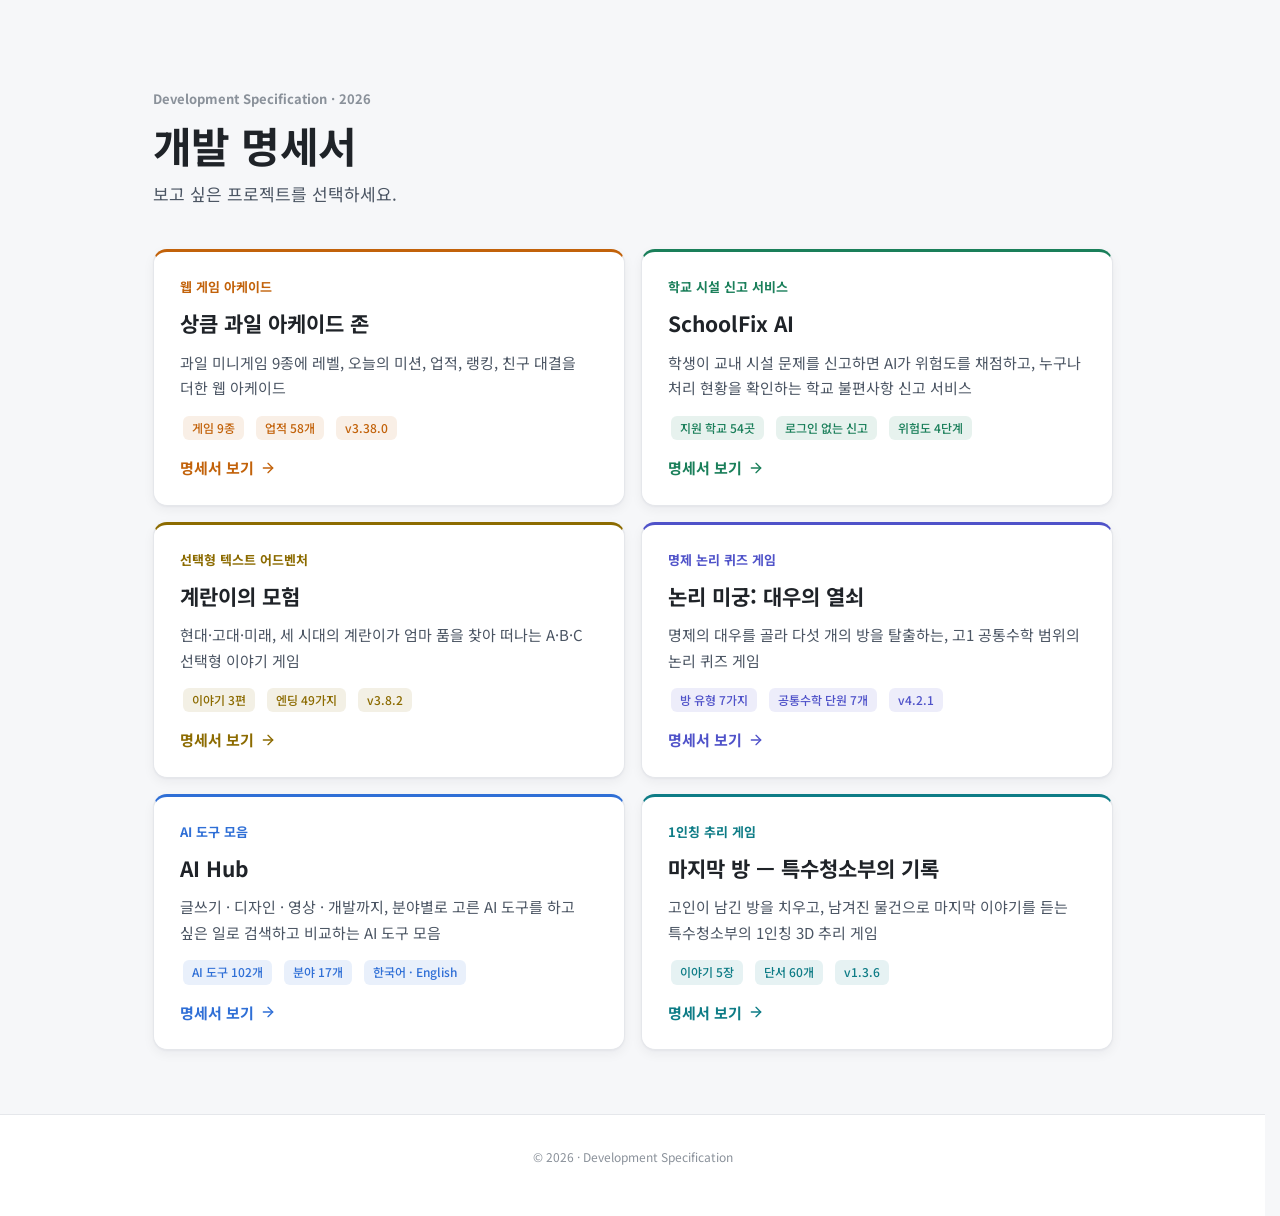
==== index.html @ a5ab2d32 "과일 아케이드 명세서: v3.38.0 (동네 과일가게 새 단장, 흔들기 판정, 다른 앱에 마지막 방), 선택 화면 버전 표시 갱신" ====
<!DOCTYPE html>
<html lang="ko">
<head>
<meta charset="UTF-8">
<meta name="viewport" content="width=device-width, initial-scale=1.0">
<meta name="description" content="상큼 과일 아케이드 존, SchoolFix AI, 계란이의 모험, 논리 미궁, AI Hub, 마지막 방의 개발 명세서">
<meta name="theme-color" content="#f6f7f9" media="(prefers-color-scheme: light)">
<meta name="theme-color" content="#121417" media="(prefers-color-scheme: dark)">
<title>개발 명세서</title>
<link rel="icon" href="data:image/svg+xml,<svg xmlns='http://www.w3.org/2000/svg' viewBox='0 0 100 100'><text y='.9em' font-size='90'>📋</text></svg>">
<link rel="preconnect" href="https://fonts.googleapis.com">
<link rel="preconnect" href="https://fonts.gstatic.com" crossorigin>
<link rel="stylesheet" href="https://fonts.googleapis.com/css2?family=Noto+Sans+KR:wght@400;500;700&family=Space+Mono:wght@400;700&display=swap">
<link rel="stylesheet" href="assets/spec.css?v=20261102">
</head>
<body class="chooser">

<main class="chooser-main" aria-labelledby="pageTitle">
  <p class="chooser-eyebrow">Development Specification · 2026</p>
  <h1 class="chooser-title" id="pageTitle">개발 명세서</h1>
  <p class="chooser-sub">보고 싶은 프로젝트를 선택하세요.</p>

  <nav class="choices" aria-label="프로젝트 선택">
    <a class="choice tone-orange" href="fruitarcade.html">
      <span class="choice-kind">웹 게임 아케이드</span>
      <span class="choice-name">상큼 과일 아케이드 존</span>
      <span class="choice-desc">과일 미니게임 9종에 레벨, 오늘의 미션, 업적, 랭킹, 친구 대결을 더한 웹 아케이드</span>
      <span class="choice-facts">
        <span class="badge">게임 9종</span><span class="badge">업적 58개</span><span class="badge">v3.38.0</span>
      </span>
      <span class="choice-cta">명세서 보기
        <svg class="ico" viewBox="0 0 24 24" aria-hidden="true" focusable="false"><line x1="5" y1="12" x2="19" y2="12"/><polyline points="12 5 19 12 12 19"/></svg>
      </span>
    </a>
    <a class="choice tone-green" href="schoolfix.html">
      <span class="choice-kind">학교 시설 신고 서비스</span>
      <span class="choice-name">SchoolFix AI</span>
      <span class="choice-desc">학생이 교내 시설 문제를 신고하면 AI가 위험도를 채점하고, 누구나 처리 현황을 확인하는 학교 불편사항 신고 서비스</span>
      <span class="choice-facts">
        <span class="badge">지원 학교 54곳</span><span class="badge">로그인 없는 신고</span><span class="badge">위험도 4단계</span>
      </span>
      <span class="choice-cta">명세서 보기
        <svg class="ico" viewBox="0 0 24 24" aria-hidden="true" focusable="false"><line x1="5" y1="12" x2="19" y2="12"/><polyline points="12 5 19 12 12 19"/></svg>
      </span>
    </a>
    <a class="choice tone-amber" href="egggame.html">
      <span class="choice-kind">선택형 텍스트 어드벤처</span>
      <span class="choice-name">계란이의 모험</span>
      <span class="choice-desc">현대·고대·미래, 세 시대의 계란이가 엄마 품을 찾아 떠나는 A·B·C 선택형 이야기 게임</span>
      <span class="choice-facts">
        <span class="badge">이야기 3편</span><span class="badge">엔딩 49가지</span><span class="badge">v3.8.2</span>
      </span>
      <span class="choice-cta">명세서 보기
        <svg class="ico" viewBox="0 0 24 24" aria-hidden="true" focusable="false"><line x1="5" y1="12" x2="19" y2="12"/><polyline points="12 5 19 12 12 19"/></svg>
      </span>
    </a>
    <a class="choice tone-indigo" href="logicmaze.html">
      <span class="choice-kind">명제 논리 퀴즈 게임</span>
      <span class="choice-name">논리 미궁: 대우의 열쇠</span>
      <span class="choice-desc">명제의 대우를 골라 다섯 개의 방을 탈출하는, 고1 공통수학 범위의 논리 퀴즈 게임</span>
      <span class="choice-facts">
        <span class="badge">방 유형 7가지</span><span class="badge">공통수학 단원 7개</span><span class="badge">v4.2.1</span>
      </span>
      <span class="choice-cta">명세서 보기
        <svg class="ico" viewBox="0 0 24 24" aria-hidden="true" focusable="false"><line x1="5" y1="12" x2="19" y2="12"/><polyline points="12 5 19 12 12 19"/></svg>
      </span>
    </a>
    <a class="choice tone-blue" href="aihub.html">
      <span class="choice-kind">AI 도구 모음</span>
      <span class="choice-name">AI Hub</span>
      <span class="choice-desc">글쓰기 · 디자인 · 영상 · 개발까지, 분야별로 고른 AI 도구를 하고 싶은 일로 검색하고 비교하는 AI 도구 모음</span>
      <span class="choice-facts">
        <span class="badge">AI 도구 102개</span><span class="badge">분야 17개</span><span class="badge">한국어 · English</span>
      </span>
      <span class="choice-cta">명세서 보기
        <svg class="ico" viewBox="0 0 24 24" aria-hidden="true" focusable="false"><line x1="5" y1="12" x2="19" y2="12"/><polyline points="12 5 19 12 12 19"/></svg>
      </span>
    </a>
    <a class="choice tone-cyan" href="lastroom.html">
      <span class="choice-kind">1인칭 추리 게임</span>
      <span class="choice-name">마지막 방 — 특수청소부의 기록</span>
      <span class="choice-desc">고인이 남긴 방을 치우고, 남겨진 물건으로 마지막 이야기를 듣는 특수청소부의 1인칭 3D 추리 게임</span>
      <span class="choice-facts">
        <span class="badge">이야기 5장</span><span class="badge">단서 60개</span><span class="badge">v1.3.6</span>
      </span>
      <span class="choice-cta">명세서 보기
        <svg class="ico" viewBox="0 0 24 24" aria-hidden="true" focusable="false"><line x1="5" y1="12" x2="19" y2="12"/><polyline points="12 5 19 12 12 19"/></svg>
      </span>
    </a>
  </nav>
</main>

<footer>
  <p class="footer-meta">© 2026 · Development Specification</p>
</footer>

</body>
</html>
---- assets/spec.css ----
/* 개발 명세서 공용 스타일 (index.html · fruitarcade.html · schoolfix.html · egggame.html · logicmaze.html)
   밝은 기본 테마 + 시스템 다크 모드. 섹션마다 .tone-* 클래스로 차분한 강조색을 바꾼다. */

:root {
  --bg: #f6f7f9;
  --surface: #ffffff;
  --subtle: #f3f4f6;
  --code-bg: #f6f8fa;
  --text: #1f2328;
  --sub: #4b5563;
  --muted: #8a919a;
  --line: #e5e7eb;
  --line-strong: #d1d5db;
  --focus: #2f6fd6;
  --shadow: 0 1px 2px rgba(16,24,40,.04), 0 4px 12px rgba(16,24,40,.05);
  --topbar-h: 60px;
  --page-w: 1008px; /* 상단바 · 머리말 · 본문이 같은 폭(안쪽 960px)을 쓴다 */
  --page-accent: #374151;
  color-scheme: light;
}
@media (prefers-color-scheme: dark) {
  :root {
    --bg: #121417;
    --surface: #1a1d21;
    --subtle: #20242a;
    --code-bg: #15181c;
    --text: #e6e8eb;
    --sub: #a8afb8;
    --muted: #7c848e;
    --line: #2b3038;
    --line-strong: #3a414b;
    --focus: #7ea6e8;
    --shadow: none;
    --page-accent: #c9ced6;
    color-scheme: dark;
  }
}

/* 페이지 대표색 (진행률 막대) */
.page-schoolfix { --page-accent: #1a7f5a; }
.page-fruit     { --page-accent: #c2620a; }
.page-egg       { --page-accent: #8c6b00; }
.page-maze      { --page-accent: #4f52c9; }
.page-hub       { --page-accent: #2f6fd6; }
.page-room      { --page-accent: #0e7c86; }

/* 섹션 강조색: --accent(글자·선), --accent-rgb(옅은 배경용) */
.tone-green  { --accent: #1a7f5a; --accent-rgb: 26, 127, 90; }
.tone-blue   { --accent: #2f6fd6; --accent-rgb: 47, 111, 214; }
.tone-violet { --accent: #6e56cf; --accent-rgb: 110, 86, 207; }
.tone-cyan   { --accent: #0e7c86; --accent-rgb: 14, 124, 134; }
.tone-orange { --accent: #c2620a; --accent-rgb: 194, 98, 10; }
.tone-pink   { --accent: #c03a6b; --accent-rgb: 192, 58, 107; }
.tone-lime   { --accent: #3f7d3a; --accent-rgb: 63, 125, 58; }
.tone-amber  { --accent: #8c6b00; --accent-rgb: 140, 107, 0; }
.tone-indigo { --accent: #4f52c9; --accent-rgb: 79, 82, 201; }
@media (prefers-color-scheme: dark) {
  .page-schoolfix { --page-accent: #5bb894; }
  .page-fruit     { --page-accent: #e0954f; }
  .page-egg       { --page-accent: #d9a93f; }
  .page-maze      { --page-accent: #9ea2ef; }
  .page-hub       { --page-accent: #7ea6e8; }
  .page-room      { --page-accent: #5cb4bc; }
  .tone-amber  { --accent: #d9a93f; --accent-rgb: 217, 169, 63; }
  .tone-indigo { --accent: #9ea2ef; --accent-rgb: 158, 162, 239; }
  .tone-green  { --accent: #5bb894; --accent-rgb: 91, 184, 148; }
  .tone-blue   { --accent: #7ea6e8; --accent-rgb: 126, 166, 232; }
  .tone-violet { --accent: #a493e6; --accent-rgb: 164, 147, 230; }
  .tone-cyan   { --accent: #5cb4bc; --accent-rgb: 92, 180, 188; }
  .tone-orange { --accent: #e0954f; --accent-rgb: 224, 149, 79; }
  .tone-pink   { --accent: #e07a9f; --accent-rgb: 224, 122, 159; }
  .tone-lime   { --accent: #82b77c; --accent-rgb: 130, 183, 124; }
}

* { margin: 0; padding: 0; box-sizing: border-box; }
[hidden] { display: none !important; }

html { scroll-behavior: smooth; scrollbar-gutter: stable; }
html:has(.toc[open]) { overflow: hidden; }

body {
  font-family: 'Noto Sans KR', sans-serif;
  background: var(--bg);
  color: var(--text);
  line-height: 1.7;
  overflow-x: clip;
  word-break: keep-all;
  overflow-wrap: anywhere;
}

[id] { scroll-margin-top: calc(var(--topbar-h) + 16px); }

a { color: var(--accent, var(--focus)); }

a:focus-visible,
button:focus-visible,
input:focus-visible {
  outline: 2px solid var(--focus);
  outline-offset: 2px;
}
[tabindex="-1"]:focus { outline: none; }

.sr-only {
  position: absolute;
  width: 1px; height: 1px;
  padding: 0; margin: -1px;
  overflow: hidden;
  clip: rect(0, 0, 0, 0);
  white-space: nowrap;
  border: 0;
}

.ico {
  width: 18px;
  height: 18px;
  fill: none;
  stroke: currentColor;
  stroke-width: 2;
  stroke-linecap: round;
  stroke-linejoin: round;
  flex: none;
}

/* ── SKIP LINK ── */
.skip-link {
  position: fixed;
  left: 16px;
  top: -100px;
  z-index: 100;
  padding: 10px 18px;
  border-radius: 8px;
  background: var(--text);
  color: var(--surface);
  font-weight: 700;
  text-decoration: none;
}
.skip-link:focus { top: 12px; }

/* ── TOP BAR ── */
.topbar {
  position: sticky;
  top: 0;
  z-index: 50;
  background: var(--surface);
  border-bottom: 1px solid var(--line);
}
.topbar-inner {
  max-width: var(--page-w);
  height: var(--topbar-h);
  margin: 0 auto;
  padding: 0 24px;
  display: flex;
  align-items: center;
  gap: 16px;
}
.topbar-brand {
  display: inline-flex;
  align-items: center;
  gap: 4px;
  font-size: 14px;
  font-weight: 700;
  color: var(--sub);
  text-decoration: none;
  white-space: nowrap;
}
.topbar-brand .ico { width: 16px; height: 16px; }
.topbar-brand:hover { color: var(--text); }
.topbar-tabs {
  flex: 1;
  display: flex;
  justify-content: center;
  gap: 4px;
  min-width: 0;
  overflow-x: auto;
  scrollbar-width: none;
}
.topbar-tabs::-webkit-scrollbar { display: none; }
.tab {
  display: inline-flex;
  align-items: center;
  gap: 6px;
  min-height: 36px;
  padding: 6px 12px;
  border-radius: 8px;
  color: var(--sub);
  font-size: 14px;
  font-weight: 500;
  text-decoration: none;
  white-space: nowrap;
  transition: color .15s, background .15s;
}
.tab:hover { color: var(--text); background: var(--subtle); }
.tab.is-active { color: var(--accent); background: rgba(var(--accent-rgb), .1); font-weight: 700; }
.lbl-short { display: none; }
.topbar-actions { display: flex; gap: 8px; }
.icon-btn {
  display: inline-flex;
  align-items: center;
  justify-content: center;
  gap: 6px;
  min-width: 38px;
  height: 38px;
  padding: 0 12px;
  border-radius: 8px;
  border: 1px solid var(--line);
  background: var(--surface);
  color: var(--text);
  font: inherit;
  font-size: 14px;
  font-weight: 500;
  cursor: pointer;
  transition: background .15s, border-color .15s;
}
.icon-btn:hover { background: var(--subtle); border-color: var(--line-strong); }
.icon-btn kbd {
  font-family: 'Space Mono', monospace;
  font-size: 11px;
  padding: 0 6px;
  border-radius: 4px;
  border: 1px solid var(--line-strong);
  color: var(--muted);
}

.progress {
  position: absolute;
  left: 0; right: 0; bottom: -1px;
  height: 2px;
  pointer-events: none;
}
.progress-bar {
  height: 100%;
  background: var(--page-accent);
  transform: scaleX(0);
  transform-origin: 0 50%;
}

/* ── PAGE HEADER (명세서 첫머리) ── */
.landing {
  border-bottom: 1px solid var(--line);
  background: var(--surface);
}
.landing-inner {
  max-width: var(--page-w);
  margin: 0 auto;
  padding: 56px 24px 48px;
}
.eyebrow {
  font-size: 13px;
  font-weight: 700;
  color: var(--page-accent);
  margin-bottom: 10px;
}
.landing-title {
  font-size: clamp(30px, 5vw, 44px);
  font-weight: 700;
  line-height: 1.2;
  letter-spacing: -.5px;
  margin-bottom: 12px;
}
.landing-sub {
  max-width: 720px;
  font-size: 17px;
  color: var(--sub);
  margin-bottom: 28px;
}
.landing-sub strong { color: var(--text); }
/* 숫자 칸과 섹션 버튼은 같은 4칸 격자라 세로줄이 맞는다 */
.stat-row {
  display: grid;
  grid-template-columns: repeat(4, minmax(0, 1fr));
  gap: 12px;
  margin-bottom: 12px;
}
.stat {
  padding: 14px 16px;
  border-radius: 10px;
  border: 1px solid var(--line);
  background: var(--bg);
}
.stat-num { display: block; font-size: 24px; font-weight: 700; line-height: 1.2; }
.stat-label { display: block; font-size: 13px; color: var(--sub); }
.nav-pills { display: grid; grid-template-columns: repeat(4, minmax(0, 1fr)); gap: 12px; }
.nav-pill {
  display: flex;
  align-items: center;
  justify-content: center;
  gap: 8px;
  min-height: 44px;
  padding: 8px 16px;
  border-radius: 8px;
  border: 1px solid var(--line);
  background: var(--surface);
  color: var(--text);
  font-size: 14px;
  font-weight: 500;
  text-decoration: none;
  transition: border-color .15s, background .15s;
}
.nav-pill:hover,
.nav-pill:focus-visible { border-color: var(--accent); background: rgba(var(--accent-rgb), .06); }
.nav-pill::before {
  content: '';
  width: 8px;
  height: 8px;
  border-radius: 50%;
  background: var(--accent);
}
.ext-links { display: flex; gap: 8px; flex-wrap: wrap; margin-top: 16px; }
.ext-link {
  display: inline-flex;
  align-items: center;
  gap: 6px;
  min-height: 40px;
  padding: 8px 16px;
  border-radius: 8px;
  background: var(--text);
  color: var(--surface);
  font-size: 14px;
  font-weight: 700;
  text-decoration: none;
}
.ext-link:hover { opacity: .88; }
.ext-link .ico { width: 15px; height: 15px; }
.doc-meta { margin-top: 20px; font-size: 13px; color: var(--muted); }
.landing-hint { margin-top: 4px; font-size: 13px; color: var(--muted); }
.landing-hint kbd {
  font-family: 'Space Mono', monospace;
  font-size: 12px;
  padding: 0 6px;
  border-radius: 4px;
  border: 1px solid var(--line-strong);
  color: var(--sub);
}

/* ── SECTION ── */
.spec-section {
  padding: 0 24px 64px;
  max-width: var(--page-w);
  margin: 0 auto;
}
.spec-header { padding: 56px 0 20px; }
.spec-header-text { border-left: 4px solid var(--accent); padding-left: 14px; }
.spec-header-text h2 { font-size: 26px; font-weight: 700; line-height: 1.25; letter-spacing: -.3px; }
.spec-header-text p { color: var(--sub); font-size: 14px; margin-top: 2px; }

/* ── CARDS ── */
.card {
  border-radius: 12px;
  padding: 24px 26px;
  margin-bottom: 16px;
  border: 1px solid var(--line);
  background: var(--surface);
  box-shadow: var(--shadow);
  --ring: rgba(var(--accent-rgb), .55);
}
.card h3 { font-size: 18px; font-weight: 700; margin-bottom: 12px; }
.card p, .card li { color: var(--sub); font-size: 15px; }
.card p + p { margin-top: 10px; }
.card ul, .card ol { padding-left: 20px; }
.card li { margin-bottom: 6px; }
.card li::marker { color: var(--muted); }
.card li strong, .card p strong { color: var(--text); }
.card .sub-title { font-size: 15px; font-weight: 700; color: var(--text); margin: 18px 0 8px; }
.card .sub-title:first-child { margin-top: 0; }
.card code {
  font-family: 'Space Mono', 'Noto Sans KR', monospace;
  font-size: .84em;
  padding: 1px 5px;
  border-radius: 4px;
  background: var(--subtle);
  color: var(--text);
  overflow-wrap: anywhere;
}

.card-head {
  display: flex;
  align-items: flex-start;
  justify-content: space-between;
  gap: 12px;
  margin-bottom: 12px;
}
.card .card-head h3 { margin-bottom: 0; }
.anchor-btn {
  flex: none;
  display: inline-flex;
  align-items: center;
  justify-content: center;
  width: 32px;
  height: 32px;
  border-radius: 8px;
  border: 1px solid transparent;
  background: transparent;
  color: var(--muted);
  cursor: pointer;
  opacity: 0;
  transition: opacity .15s, background .15s, color .15s;
}
.anchor-btn .ico { width: 16px; height: 16px; }
.card:hover .anchor-btn,
.anchor-btn:focus-visible { opacity: 1; }
.anchor-btn:hover { color: var(--text); background: var(--subtle); }
@media (hover: none) { .anchor-btn { opacity: .7; } }

.card.is-target { animation: targetFlash 1.6s ease-out; }
@keyframes targetFlash {
  0%, 35% { box-shadow: 0 0 0 2px var(--ring); }
  100% { box-shadow: 0 0 0 2px transparent; }
}

/* ── GRID ── */
.grid-2 { display: grid; grid-template-columns: 1fr 1fr; gap: 16px; }
.grid-3 { display: grid; grid-template-columns: repeat(3, 1fr); gap: 16px; }
/* 작은 카드 묶음: 2칸, 정확히 3개면 3칸. 홀수 개면 마지막 카드가 한 줄을 다 써서 빈칸이 생기지 않는다 */
.grid-auto { display: grid; grid-template-columns: repeat(2, minmax(0, 1fr)); gap: 12px; }
.grid-auto:has(> :nth-child(3):last-child) { grid-template-columns: repeat(3, minmax(0, 1fr)); }
.grid-auto:not(:has(> :nth-child(3):last-child)) > :last-child:nth-child(odd) { grid-column: 1 / -1; }
.grid-2 > *, .grid-3 > *, .grid-auto > * { min-width: 0; }
.card .grid-auto, .card .grid-2, .card .grid-3 { margin-top: 14px; }

/* ── MINI CARD ── */
.mini-card {
  border-radius: 10px;
  padding: 16px 18px;
  background: var(--bg);
  border: 1px solid var(--line);
}
.mini-card h4 { font-size: 15px; font-weight: 700; margin-bottom: 4px; }
.mini-card p, .mini-card li { color: var(--sub); font-size: 14px; }
.mini-card ul { padding-left: 18px; }
.mini-card li { margin-bottom: 4px; }

/* ── STEPS ── */
.steps { list-style: none; padding: 0 !important; counter-reset: step; display: grid; gap: 8px; }
.steps li {
  counter-increment: step;
  position: relative;
  padding: 12px 16px 12px 56px;
  margin: 0 !important;
  border-radius: 10px;
  border: 1px solid var(--line);
  background: var(--bg);
}
.steps li::before {
  content: counter(step);
  position: absolute;
  left: 16px;
  top: 13px;
  width: 26px;
  height: 26px;
  border-radius: 50%;
  display: grid;
  place-items: center;
  font-size: 13px;
  font-weight: 700;
  color: var(--surface);
  background: var(--accent);
}
.steps strong { display: block; color: var(--text); font-size: 15px; }
.steps span { display: block; color: var(--sub); font-size: 14px; }
.branch {
  margin-top: 8px;
  padding: 8px 12px;
  border-left: 3px solid var(--accent);
  background: var(--surface);
  border-radius: 0 8px 8px 0;
  font-size: 14px;
  color: var(--sub);
}

/* ── FLOW (가로 단계 칩) ── */
.flow { display: flex; flex-wrap: wrap; align-items: center; gap: 6px; margin-top: 12px; }
.flow-item {
  padding: 4px 10px;
  border-radius: 6px;
  font-size: 13px;
  font-weight: 500;
  color: var(--text);
  background: var(--subtle);
  border: 1px solid var(--line);
}
.flow-arrow { color: var(--muted); font-size: 13px; }

/* ── TABLE ── */
.table-wrap { margin-top: 14px; overflow-x: auto; -webkit-overflow-scrolling: touch; }
.table-wrap:first-child { margin-top: 0; }
table { width: 100%; border-collapse: collapse; }
th, td { padding: 10px 12px; text-align: left; font-size: 14px; border-bottom: 1px solid var(--line); vertical-align: top; }
thead th { background: var(--subtle); color: var(--text); font-weight: 700; white-space: nowrap; border-bottom-color: var(--line-strong); }
td { color: var(--sub); }
td strong { color: var(--text); }
td.num, th.num { text-align: right; font-variant-numeric: tabular-nums; white-space: nowrap; }
td.nowrap { white-space: nowrap; }
.method {
  display: inline-block;
  min-width: 48px;
  padding: 1px 6px;
  border-radius: 4px;
  font-family: 'Space Mono', monospace;
  font-size: 11px;
  font-weight: 700;
  text-align: center;
  color: var(--accent);
  background: rgba(var(--accent-rgb), .1);
}

/* ── CODE ── */
pre, code { font-family: 'Space Mono', 'Noto Sans KR', monospace; font-size: 13px; }
pre {
  background: var(--code-bg);
  border: 1px solid var(--line);
  border-radius: 10px;
  padding: 16px 18px;
  overflow-x: auto;
  color: var(--text);
  margin-top: 14px;
  white-space: pre;
  word-break: normal;
  overflow-wrap: normal;
}
.code-block { position: relative; }
.code-block pre { padding-right: 80px; }
.copy-btn {
  position: absolute;
  top: 8px;
  right: 8px;
  display: inline-flex;
  align-items: center;
  gap: 4px;
  height: 28px;
  padding: 0 10px;
  border-radius: 6px;
  border: 1px solid var(--line);
  background: var(--surface);
  color: var(--sub);
  font: inherit;
  font-size: 12px;
  font-weight: 500;
  cursor: pointer;
  opacity: 0;
  transition: opacity .15s, color .15s;
}
.copy-btn .ico { width: 14px; height: 14px; }
.code-block:hover .copy-btn,
.copy-btn:focus-visible,
.copy-btn.done { opacity: 1; }
.copy-btn:hover { color: var(--text); }
.copy-btn.done { color: #1a7f5a; }
@media (hover: none) { .copy-btn { opacity: 1; } }

/* ── BADGES ── */
.badges { margin: 4px -3px 0; }
.badge {
  display: inline-block;
  padding: 2px 9px;
  border-radius: 6px;
  font-size: 12px;
  font-weight: 500;
  margin: 3px;
  color: var(--accent);
  background: rgba(var(--accent-rgb), .1);
}
.badge-red    { color: #b42318; background: rgba(180,35,24,.09); }
.badge-orange { color: #b54708; background: rgba(181,71,8,.09); }
.badge-amber  { color: #8a6100; background: rgba(181,130,0,.11); }
.badge-slate  { color: #475467; background: rgba(71,84,103,.1); }
.badge-green  { color: #1a7f5a; background: rgba(26,127,90,.1); }
.badge-blue   { color: #2f6fd6; background: rgba(47,111,214,.1); }
.badge-violet { color: #6e56cf; background: rgba(110,86,207,.1); }
.badge-cyan   { color: #0e7c86; background: rgba(14,124,134,.1); }
@media (prefers-color-scheme: dark) {
  .badge-red    { color: #f19a92; background: rgba(241,154,146,.12); }
  .badge-orange { color: #f0ad7a; background: rgba(240,173,122,.12); }
  .badge-amber  { color: #e3c06a; background: rgba(227,192,106,.12); }
  .badge-slate  { color: #b3bcc8; background: rgba(179,188,200,.12); }
  .badge-green  { color: #5bb894; background: rgba(91,184,148,.12); }
  .badge-blue   { color: #7ea6e8; background: rgba(126,166,232,.12); }
  .badge-violet { color: #a493e6; background: rgba(164,147,230,.12); }
  .badge-cyan   { color: #5cb4bc; background: rgba(92,180,188,.12); }
}

/* ── NOTE ── */
.note {
  margin-top: 14px;
  padding: 10px 14px;
  border-radius: 8px;
  border-left: 3px solid var(--accent);
  background: var(--bg);
  font-size: 14px;
  color: var(--sub);
}
.note strong { color: var(--text); }

/* ── KEY-VALUE ── */
.kv { display: grid; grid-template-columns: max-content 1fr; gap: 6px 16px; font-size: 14px; }
.kv dt { color: var(--text); font-weight: 700; }
.kv dd { color: var(--sub); min-width: 0; }

/* ── ARCHITECTURE ── */
.arch { display: grid; grid-template-columns: 1fr auto 1fr auto 1fr; gap: 12px; align-items: stretch; margin-top: 14px; }
.arch-col { display: grid; gap: 10px; align-content: start; }
.arch-arrow { display: grid; place-items: center; color: var(--muted); font-size: 18px; }
.arch-title { font-size: 12px; font-weight: 700; letter-spacing: 1px; text-transform: uppercase; color: var(--muted); }

/* ── ACHIEVEMENTS ── */
.ach-grid { display: grid; grid-template-columns: repeat(3, minmax(0, 1fr)); gap: 8px; margin-top: 10px; }
.ach-item {
  display: flex;
  align-items: center;
  gap: 12px;
  padding: 10px 12px;
  border-radius: 10px;
  background: var(--bg);
  border: 1px solid var(--line);
}
.ach-icon { font-size: 20px; flex: none; }
.ach-info { flex: 1; min-width: 0; }
.ach-name { font-size: 13px; font-weight: 700; color: var(--text); }
.ach-cond { font-size: 12px; color: var(--sub); line-height: 1.5; }
.ach-group { margin-top: 18px; font-size: 14px; font-weight: 700; color: var(--text); }

/* ── FOOTER ── */
footer {
  text-align: center;
  padding: 32px 24px 48px;
  color: var(--sub);
  font-size: 13px;
  border-top: 1px solid var(--line);
  background: var(--surface);
}
.footer-links { display: flex; gap: 8px 20px; justify-content: center; flex-wrap: wrap; margin-bottom: 8px; }
.footer-links a { color: var(--text); text-decoration: none; font-weight: 500; }
.footer-links a:hover { text-decoration: underline; }
.footer-meta { font-size: 12px; color: var(--muted); }

/* ── TOC DRAWER ── */
.toc {
  position: fixed;
  inset: 0 0 0 auto;
  width: min(380px, 100%);
  max-width: 100%;
  height: 100%;
  max-height: 100%;
  margin: 0;
  padding: 0;
  border: none;
  border-left: 1px solid var(--line);
  background: var(--surface);
  color: var(--text);
}
.toc[open] { animation: tocIn .2s ease-out; }
.toc::backdrop { background: rgba(15,23,42,.35); }
@keyframes tocIn { from { transform: translateX(24px); opacity: 0; } to { transform: none; opacity: 1; } }
.toc-panel { height: 100%; display: flex; flex-direction: column; }
.toc-head { display: flex; align-items: center; justify-content: space-between; padding: 16px 20px 12px; }
.toc-head h2 { font-size: 17px; font-weight: 700; }
.toc-search { position: relative; margin: 0 20px; }
.toc-search .ico { position: absolute; left: 12px; top: 50%; transform: translateY(-50%); color: var(--muted); pointer-events: none; }
.toc-search input {
  width: 100%;
  height: 42px;
  padding: 0 12px 0 38px;
  border-radius: 8px;
  border: 1px solid var(--line-strong);
  background: var(--surface);
  color: var(--text);
  font: inherit;
  font-size: 15px;
}
.toc-search input::placeholder { color: var(--muted); }
.toc-count { padding: 10px 20px 6px; font-size: 12px; color: var(--muted); }
.toc-nav { position: relative; flex: 1; overflow-y: auto; overscroll-behavior: contain; padding: 4px 12px 24px; }
.toc-group + .toc-group { margin-top: 12px; }
.toc-group-title {
  display: block;
  padding: 8px 10px;
  font-size: 13px;
  font-weight: 700;
  text-decoration: none;
  border-radius: 8px;
  color: var(--accent);
}
.toc-list { list-style: none; }
.toc-link {
  display: block;
  padding: 7px 10px 7px 14px;
  border-left: 2px solid var(--line);
  color: var(--sub);
  text-decoration: none;
  font-size: 14px;
  line-height: 1.5;
  transition: color .15s, background .15s, border-color .15s;
}
.toc-link:hover { color: var(--text); background: var(--subtle); }
.toc-link.is-active { color: var(--accent); border-left-color: var(--accent); background: rgba(var(--accent-rgb), .07); font-weight: 500; }
.toc-label { display: block; }
.toc-snippet {
  display: block;
  margin-top: 2px;
  font-size: 12px;
  color: var(--muted);
  overflow: hidden;
  text-overflow: ellipsis;
  white-space: nowrap;
}
.toc mark { background: rgba(250,204,21,.35); color: inherit; border-radius: 3px; padding: 0 1px; }
.toc-empty { padding: 24px 20px; text-align: center; color: var(--sub); font-size: 14px; }

/* ── BACK TO TOP ── */
.to-top {
  position: fixed;
  right: 20px;
  bottom: max(20px, env(safe-area-inset-bottom));
  z-index: 40;
  width: 44px;
  height: 44px;
  border-radius: 50%;
  border: 1px solid var(--line-strong);
  background: var(--surface);
  color: var(--text);
  display: inline-flex;
  align-items: center;
  justify-content: center;
  cursor: pointer;
  box-shadow: var(--shadow);
  opacity: 0;
  visibility: hidden;
  transform: translateY(8px);
  transition: opacity .2s, transform .2s, visibility .2s, background .15s;
}
.to-top.show { opacity: 1; visibility: visible; transform: none; }
.to-top:hover { background: var(--subtle); }

/* ── TOAST ── */
.toast {
  position: fixed;
  left: 50%;
  top: calc(var(--topbar-h) + 16px);
  z-index: 60;
  max-width: calc(100% - 32px);
  padding: 9px 16px;
  border-radius: 8px;
  background: var(--text);
  color: var(--surface);
  font-size: 14px;
  font-weight: 500;
  opacity: 0;
  transform: translate(-50%, -6px);
  pointer-events: none;
  transition: opacity .2s, transform .2s;
}
.toast.show { opacity: 1; transform: translate(-50%, 0); }

/* ══════ 첫 화면: 명세서 선택 ══════ */
.chooser {
  min-height: 100vh;
  min-height: 100svh;
  display: flex;
  flex-direction: column;
}
.chooser-main {
  flex: 1;
  width: 100%;
  max-width: var(--page-w);
  margin: 0 auto;
  padding: 88px 24px 64px;
}
.chooser-eyebrow { font-size: 13px; font-weight: 700; color: var(--muted); margin-bottom: 10px; }
.chooser-title { font-size: clamp(30px, 5vw, 42px); font-weight: 700; letter-spacing: -.5px; line-height: 1.2; }
.chooser-sub { margin-top: 10px; font-size: 17px; color: var(--sub); }
.choices { display: grid; grid-template-columns: 1fr 1fr; gap: 16px; margin-top: 40px; }
.choices > :last-child:nth-child(odd) { grid-column: 1 / -1; } /* 홀수 개면 마지막 카드가 한 줄을 다 쓴다 */
.choice {
  display: flex;
  flex-direction: column;
  gap: 12px;
  padding: 24px 26px;
  border-radius: 14px;
  border: 1px solid var(--line);
  border-top: 3px solid var(--accent);
  background: var(--surface);
  box-shadow: var(--shadow);
  color: var(--text);
  text-decoration: none;
  transition: border-color .15s, transform .15s;
}
.choice:hover,
.choice:focus-visible { border-color: var(--accent); transform: translateY(-2px); }
.choice-kind { font-size: 13px; font-weight: 700; color: var(--accent); }
.choice-name { font-size: 21px; font-weight: 700; line-height: 1.3; }
.choice-desc { font-size: 15px; color: var(--sub); }
.choice-facts { display: flex; flex-wrap: wrap; gap: 6px; }
.choice-cta {
  margin-top: auto;
  display: inline-flex;
  align-items: center;
  gap: 6px;
  font-size: 15px;
  font-weight: 700;
  color: var(--accent);
}
.choice-cta .ico { width: 16px; height: 16px; transition: transform .15s; }
.choice:hover .choice-cta .ico { transform: translateX(3px); }

/* ── RESPONSIVE ── */
@media (max-width: 960px) {
  .arch { grid-template-columns: 1fr; }
  .arch-arrow { transform: rotate(90deg); }
  .ach-grid { grid-template-columns: repeat(2, minmax(0, 1fr)); }
}
@media (max-width: 768px) {
  .grid-2, .grid-3, .choices { grid-template-columns: 1fr; }
  .grid-auto, .grid-auto:has(> :nth-child(3):last-child) { grid-template-columns: 1fr; }
  .spec-section { padding: 0 16px 48px; }
  .spec-header { padding: 40px 0 18px; }
  .card { padding: 20px 16px; }
  th, td { padding: 9px 10px; }
  .stat-row, .nav-pills { grid-template-columns: repeat(2, minmax(0, 1fr)); }
  .kv { grid-template-columns: 1fr; gap: 0; }
  .kv dd { margin-bottom: 8px; }
  .chooser-main { padding: 56px 16px 48px; }
  .choice { padding: 22px 18px; }
}
@media (max-width: 640px) {
  :root { --topbar-h: 56px; }
  .topbar-inner { padding: 0 12px; gap: 8px; }
  .topbar-brand .brand-label, .btn-label, .icon-btn kbd, #printBtn { display: none; }
  .topbar-tabs { justify-content: flex-start; gap: 2px; }
  .tab { padding: 6px 10px; font-size: 13px; }
  .ach-grid { grid-template-columns: 1fr; }
  .lbl-long { display: none; }
  .lbl-short { display: inline; }
  .landing-inner { padding: 36px 16px 32px; }
  .landing-sub { font-size: 16px; }
  .landing-hint { display: none; }
  .stat-num { font-size: 20px; }
  .steps li { padding-left: 50px; }
  .steps li::before { left: 12px; }
}

@media (prefers-reduced-motion: reduce) {
  html { scroll-behavior: auto; }
  *, *::before, *::after {
    animation-duration: .01ms !important;
    animation-iteration-count: 1 !important;
    transition-duration: .01ms !important;
  }
}

/* ── PRINT ── */
@media print {
  :root { --bg: #fff; --surface: #fff; --subtle: #f3f4f6; --code-bg: #f6f8fa; --text: #111; --sub: #333; --muted: #555; --line: #d1d5db; --shadow: none; color-scheme: light; }
  @page { margin: 14mm; }
  html { scroll-behavior: auto; }
  body { background: #fff; line-height: 1.55; }
  .skip-link, .topbar, .toc, .to-top, .toast, .anchor-btn, .copy-btn, .nav-pills, .ext-links, .landing-hint { display: none !important; }
  .landing { border: none; }
  .landing-inner { padding: 0 0 16px; }
  .spec-section { padding: 0 0 16px; max-width: none; }
  .spec-section + .spec-section { break-before: page; }
  .spec-header { padding: 12px 0; }
  .card { padding: 14px 16px; }
  .card, .mini-card, .ach-item, .code-block, pre, tr, .steps li { break-inside: avoid; }
  .card.is-target { animation: none; }
  a { color: inherit; text-decoration: none; }
}
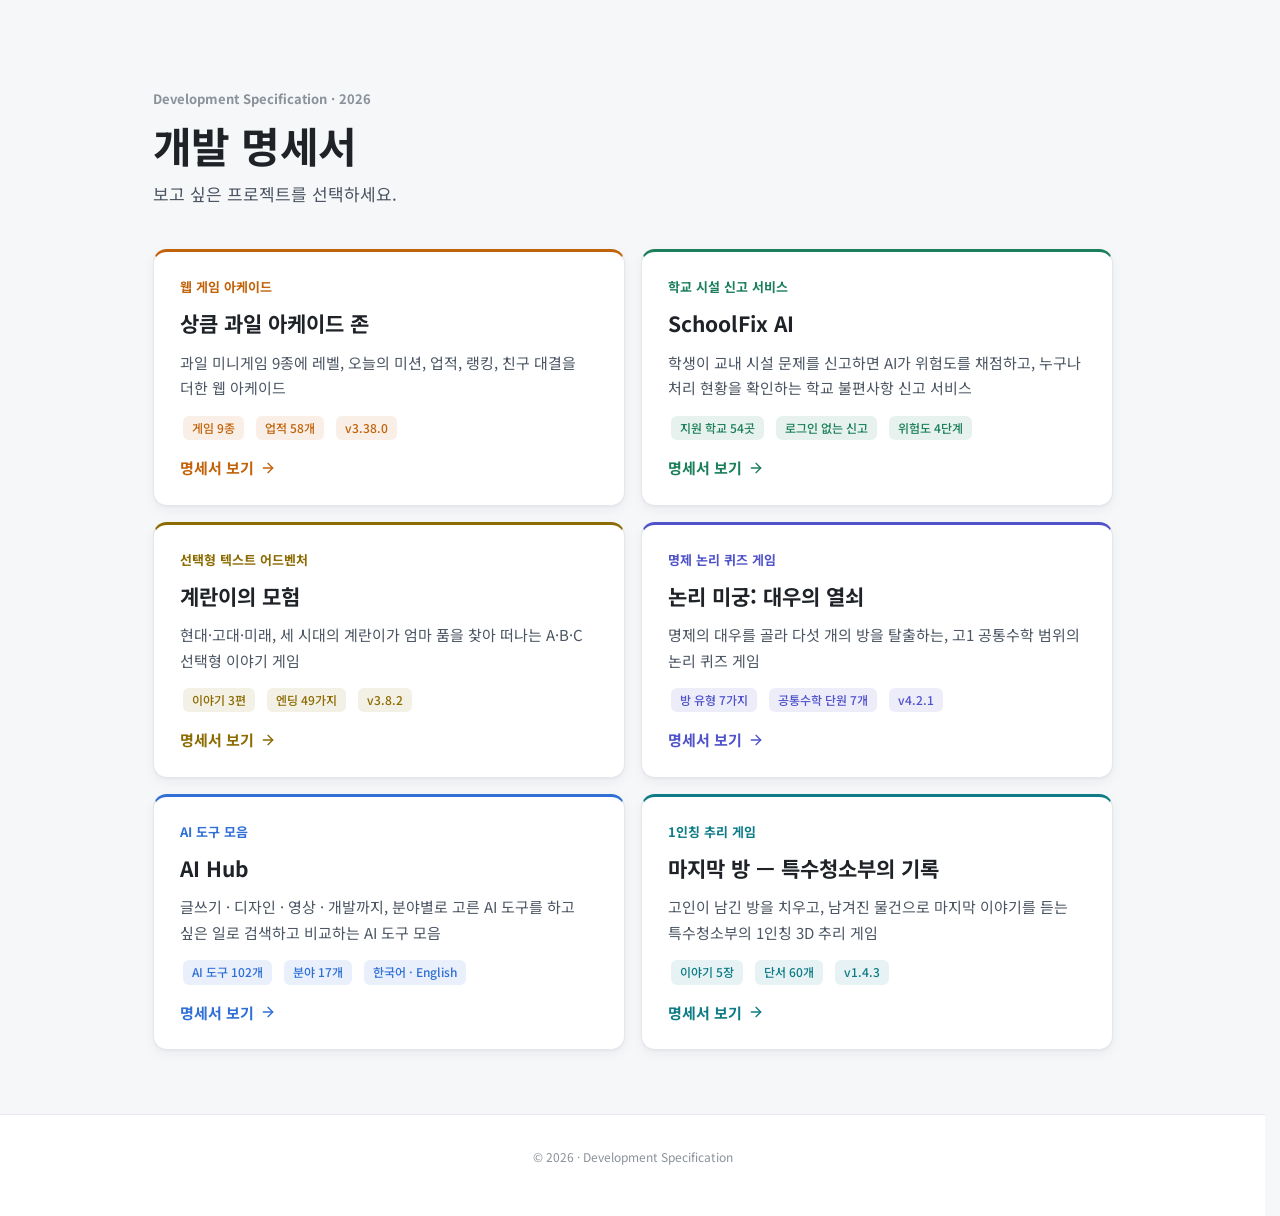
==== commit 91599dc6: "마지막 방 명세서: 1.4.3 (멈춤 화면, 시작 화면 배경, 창문 · 문, 모델링, 설치 경로 표시, 시야 범위와 용량 갱신)" ====
--- a/index.html
+++ b/index.html
@@ -81,7 +81,7 @@
       <span class="choice-name">마지막 방 — 특수청소부의 기록</span>
       <span class="choice-desc">고인이 남긴 방을 치우고, 남겨진 물건으로 마지막 이야기를 듣는 특수청소부의 1인칭 3D 추리 게임</span>
       <span class="choice-facts">
-        <span class="badge">이야기 5장</span><span class="badge">단서 60개</span><span class="badge">v1.3.6</span>
+        <span class="badge">이야기 5장</span><span class="badge">단서 60개</span><span class="badge">v1.4.3</span>
       </span>
       <span class="choice-cta">명세서 보기
         <svg class="ico" viewBox="0 0 24 24" aria-hidden="true" focusable="false"><line x1="5" y1="12" x2="19" y2="12"/><polyline points="12 5 19 12 12 19"/></svg>
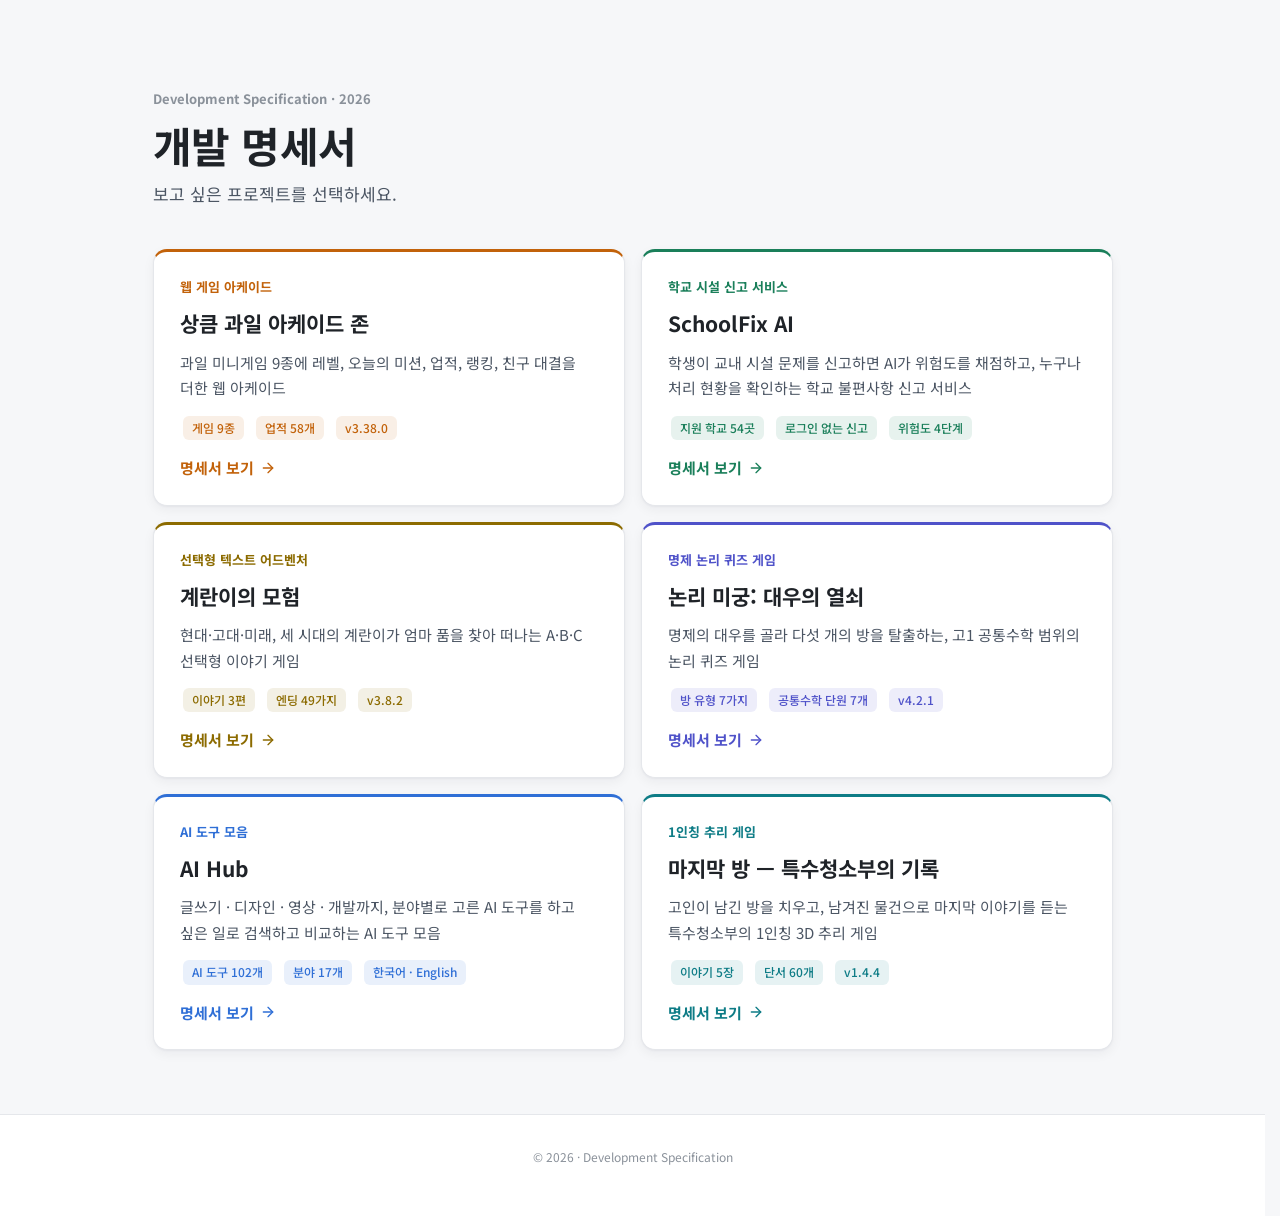
==== commit 9077900d: "마지막 방 명세서: 1.4.4 (확인 창을 남는 쪽과 하는 쪽으로 나눔, 의뢰 목록으로 나가기)" ====
--- a/index.html
+++ b/index.html
@@ -81,7 +81,7 @@
       <span class="choice-name">마지막 방 — 특수청소부의 기록</span>
       <span class="choice-desc">고인이 남긴 방을 치우고, 남겨진 물건으로 마지막 이야기를 듣는 특수청소부의 1인칭 3D 추리 게임</span>
       <span class="choice-facts">
-        <span class="badge">이야기 5장</span><span class="badge">단서 60개</span><span class="badge">v1.4.3</span>
+        <span class="badge">이야기 5장</span><span class="badge">단서 60개</span><span class="badge">v1.4.4</span>
       </span>
       <span class="choice-cta">명세서 보기
         <svg class="ico" viewBox="0 0 24 24" aria-hidden="true" focusable="false"><line x1="5" y1="12" x2="19" y2="12"/><polyline points="12 5 19 12 12 19"/></svg>
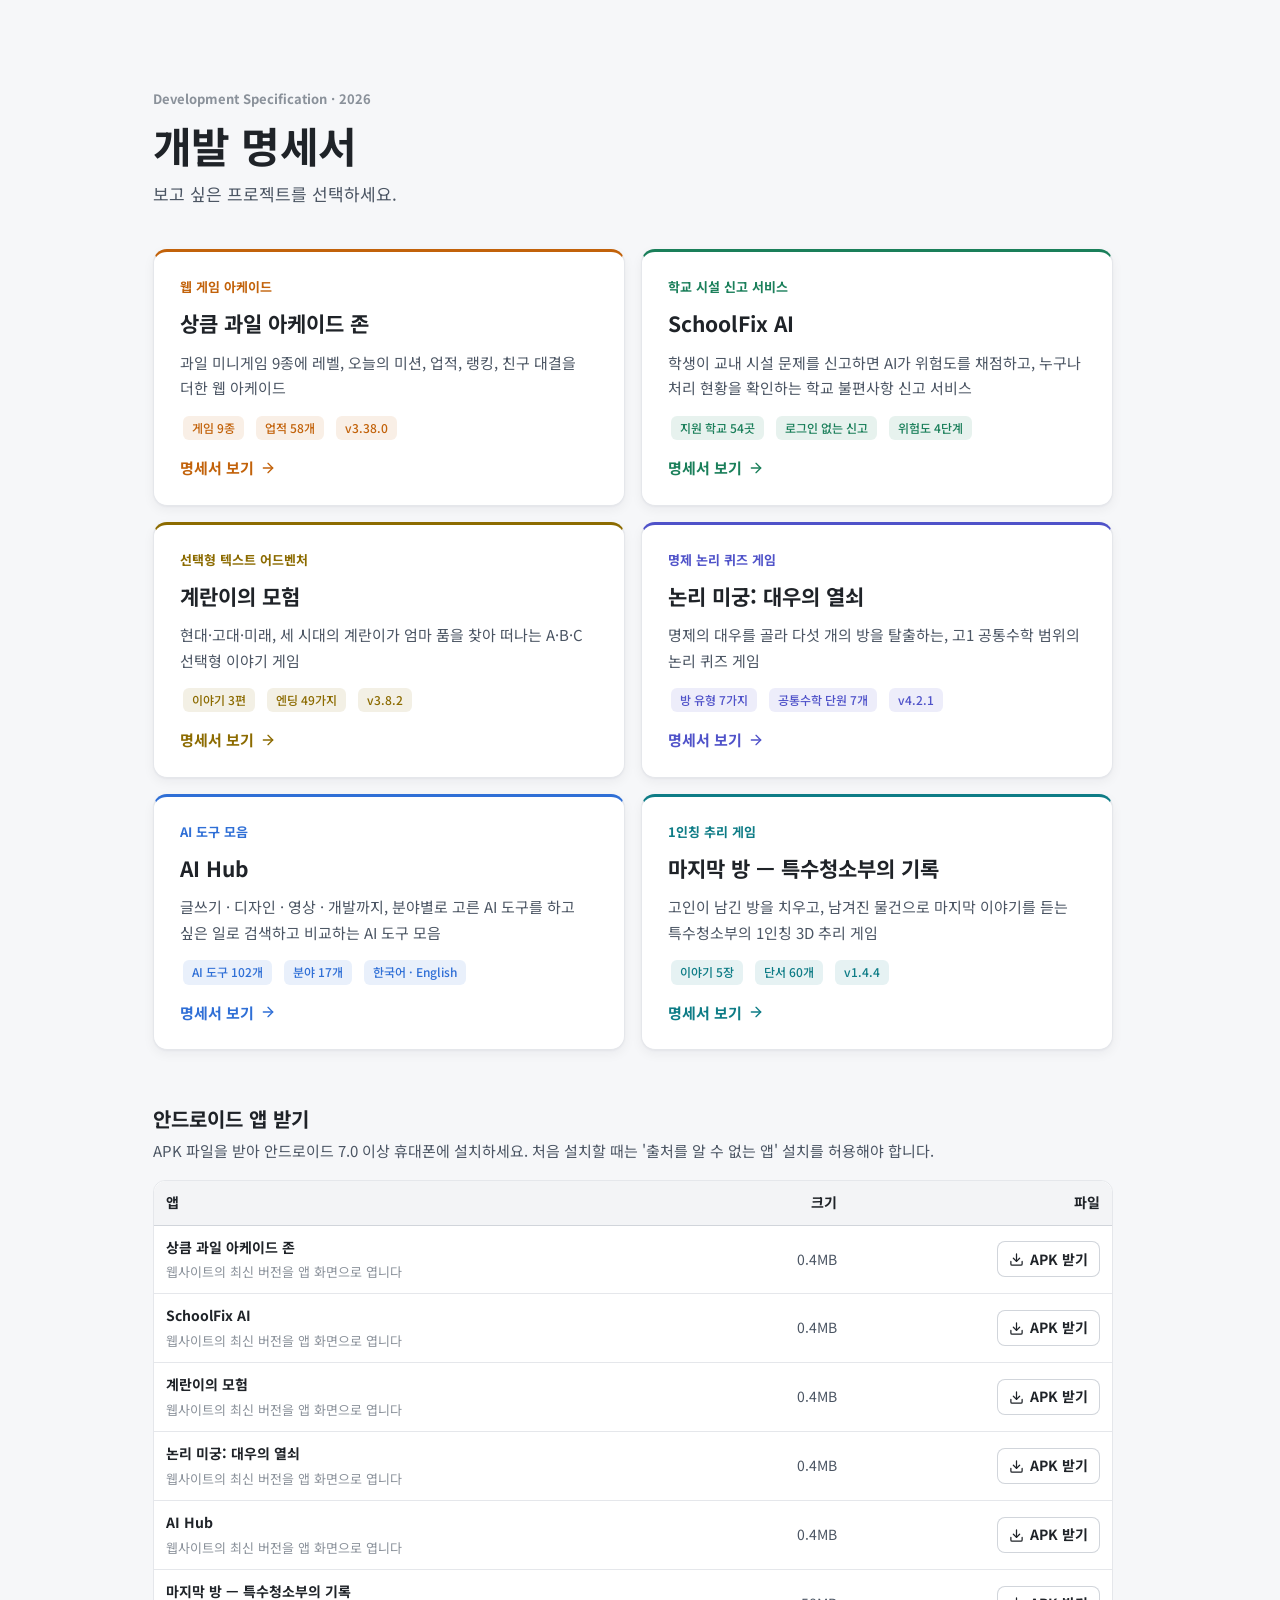
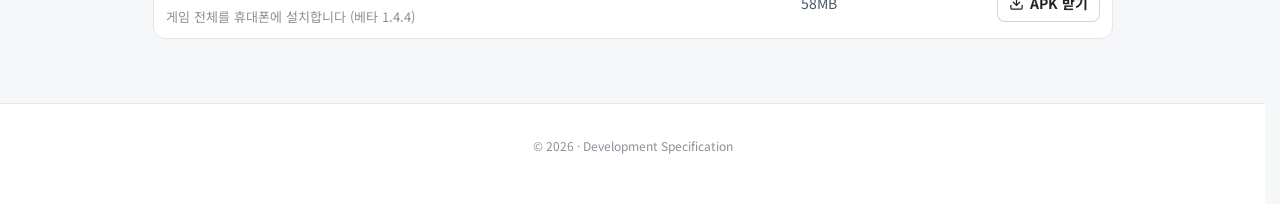
==== commit 18a32ebd: "안드로이드 앱(APK) 다운로드: 선택 화면 앱 목록, 명세서마다 APK 다운로드 버튼" ====
--- a/index.html
+++ b/index.html
@@ -11,7 +11,7 @@
 <link rel="preconnect" href="https://fonts.googleapis.com">
 <link rel="preconnect" href="https://fonts.gstatic.com" crossorigin>
 <link rel="stylesheet" href="https://fonts.googleapis.com/css2?family=Noto+Sans+KR:wght@400;500;700&family=Space+Mono:wght@400;700&display=swap">
-<link rel="stylesheet" href="assets/spec.css?v=20261102">
+<link rel="stylesheet" href="assets/spec.css?v=20261110">
 </head>
 <body class="chooser">
 
@@ -88,6 +88,24 @@
       </span>
     </a>
   </nav>
+
+  <section class="apk-list" aria-labelledby="apkTitle">
+    <h2 class="apk-title" id="apkTitle">안드로이드 앱 받기</h2>
+    <p class="apk-sub">APK 파일을 받아 안드로이드 7.0 이상 휴대폰에 설치하세요. 처음 설치할 때는 '출처를 알 수 없는 앱' 설치를 허용해야 합니다.</p>
+    <div class="table-wrap">
+      <table class="apk-table">
+        <thead><tr><th scope="col">앱</th><th scope="col" class="num">크기</th><th scope="col" class="num">파일</th></tr></thead>
+        <tbody>
+          <tr><td><strong>상큼 과일 아케이드 존</strong><span class="apk-how">웹사이트의 최신 버전을 앱 화면으로 엽니다</span></td><td class="num">0.4MB</td><td class="num"><a class="apk-dl" href="apk/fruitarcade.apk" download><svg class="ico" viewBox="0 0 24 24" aria-hidden="true" focusable="false"><path d="M21 15v4a2 2 0 0 1-2 2H5a2 2 0 0 1-2-2v-4"/><polyline points="7 10 12 15 17 10"/><line x1="12" y1="15" x2="12" y2="3"/></svg>APK 받기</a></td></tr>
+          <tr><td><strong>SchoolFix AI</strong><span class="apk-how">웹사이트의 최신 버전을 앱 화면으로 엽니다</span></td><td class="num">0.4MB</td><td class="num"><a class="apk-dl" href="apk/schoolfix.apk" download><svg class="ico" viewBox="0 0 24 24" aria-hidden="true" focusable="false"><path d="M21 15v4a2 2 0 0 1-2 2H5a2 2 0 0 1-2-2v-4"/><polyline points="7 10 12 15 17 10"/><line x1="12" y1="15" x2="12" y2="3"/></svg>APK 받기</a></td></tr>
+          <tr><td><strong>계란이의 모험</strong><span class="apk-how">웹사이트의 최신 버전을 앱 화면으로 엽니다</span></td><td class="num">0.4MB</td><td class="num"><a class="apk-dl" href="apk/egggame.apk" download><svg class="ico" viewBox="0 0 24 24" aria-hidden="true" focusable="false"><path d="M21 15v4a2 2 0 0 1-2 2H5a2 2 0 0 1-2-2v-4"/><polyline points="7 10 12 15 17 10"/><line x1="12" y1="15" x2="12" y2="3"/></svg>APK 받기</a></td></tr>
+          <tr><td><strong>논리 미궁: 대우의 열쇠</strong><span class="apk-how">웹사이트의 최신 버전을 앱 화면으로 엽니다</span></td><td class="num">0.4MB</td><td class="num"><a class="apk-dl" href="apk/logicmaze.apk" download><svg class="ico" viewBox="0 0 24 24" aria-hidden="true" focusable="false"><path d="M21 15v4a2 2 0 0 1-2 2H5a2 2 0 0 1-2-2v-4"/><polyline points="7 10 12 15 17 10"/><line x1="12" y1="15" x2="12" y2="3"/></svg>APK 받기</a></td></tr>
+          <tr><td><strong>AI Hub</strong><span class="apk-how">웹사이트의 최신 버전을 앱 화면으로 엽니다</span></td><td class="num">0.4MB</td><td class="num"><a class="apk-dl" href="apk/aihub.apk" download><svg class="ico" viewBox="0 0 24 24" aria-hidden="true" focusable="false"><path d="M21 15v4a2 2 0 0 1-2 2H5a2 2 0 0 1-2-2v-4"/><polyline points="7 10 12 15 17 10"/><line x1="12" y1="15" x2="12" y2="3"/></svg>APK 받기</a></td></tr>
+          <tr><td><strong>마지막 방 — 특수청소부의 기록</strong><span class="apk-how">게임 전체를 휴대폰에 설치합니다 (베타 1.4.4)</span></td><td class="num">58MB</td><td class="num"><a class="apk-dl" href="https://github.com/EunYool10/LastRoom/releases/download/v1.4.4/LastRoom-1.4.4-android.apk"><svg class="ico" viewBox="0 0 24 24" aria-hidden="true" focusable="false"><path d="M21 15v4a2 2 0 0 1-2 2H5a2 2 0 0 1-2-2v-4"/><polyline points="7 10 12 15 17 10"/><line x1="12" y1="15" x2="12" y2="3"/></svg>APK 받기</a></td></tr>
+        </tbody>
+      </table>
+    </div>
+  </section>
 </main>
 
 <footer>
--- a/assets/spec.css
+++ b/assets/spec.css
@@ -321,6 +321,9 @@
 }
 .ext-link:hover { opacity: .88; }
 .ext-link .ico { width: 15px; height: 15px; }
+.ext-link-sub { background: var(--surface); color: var(--text); box-shadow: inset 0 0 0 1px var(--line-strong); }
+.ext-link-sub:hover { opacity: 1; background: var(--subtle); }
+.ext-note { margin-top: 10px; font-size: 13px; color: var(--muted); }
 .doc-meta { margin-top: 20px; font-size: 13px; color: var(--muted); }
 .landing-hint { margin-top: 4px; font-size: 13px; color: var(--muted); }
 .landing-hint kbd {
@@ -801,6 +804,33 @@
 .choice-cta .ico { width: 16px; height: 16px; transition: transform .15s; }
 .choice:hover .choice-cta .ico { transform: translateX(3px); }
 
+/* 선택 화면 아래: 안드로이드 앱 받기 */
+.apk-list { margin-top: 56px; }
+.apk-title { font-size: 20px; font-weight: 700; line-height: 1.3; }
+.apk-sub { margin-top: 6px; font-size: 15px; color: var(--sub); }
+.apk-list .table-wrap { margin-top: 16px; border: 1px solid var(--line); border-radius: 12px; background: var(--surface); }
+.apk-table td { vertical-align: middle; }
+.apk-table tbody tr:last-child td { border-bottom: 0; }
+.apk-table thead th:first-child { border-top-left-radius: 12px; }
+.apk-table thead th:last-child { border-top-right-radius: 12px; }
+.apk-how { display: block; margin-top: 2px; font-size: 13px; color: var(--muted); }
+.apk-dl {
+  display: inline-flex;
+  align-items: center;
+  gap: 6px;
+  min-height: 36px;
+  padding: 6px 12px;
+  border-radius: 8px;
+  box-shadow: inset 0 0 0 1px var(--line-strong);
+  color: var(--text);
+  font-size: 14px;
+  font-weight: 700;
+  text-decoration: none;
+  white-space: nowrap;
+}
+.apk-dl:hover { background: var(--subtle); }
+.apk-dl .ico { width: 15px; height: 15px; }
+
 /* ── RESPONSIVE ── */
 @media (max-width: 960px) {
   .arch { grid-template-columns: 1fr; }
@@ -852,7 +882,7 @@
   @page { margin: 14mm; }
   html { scroll-behavior: auto; }
   body { background: #fff; line-height: 1.55; }
-  .skip-link, .topbar, .toc, .to-top, .toast, .anchor-btn, .copy-btn, .nav-pills, .ext-links, .landing-hint { display: none !important; }
+  .skip-link, .topbar, .toc, .to-top, .toast, .anchor-btn, .copy-btn, .nav-pills, .ext-links, .ext-note, .landing-hint { display: none !important; }
   .landing { border: none; }
   .landing-inner { padding: 0 0 16px; }
   .spec-section { padding: 0 0 16px; max-width: none; }
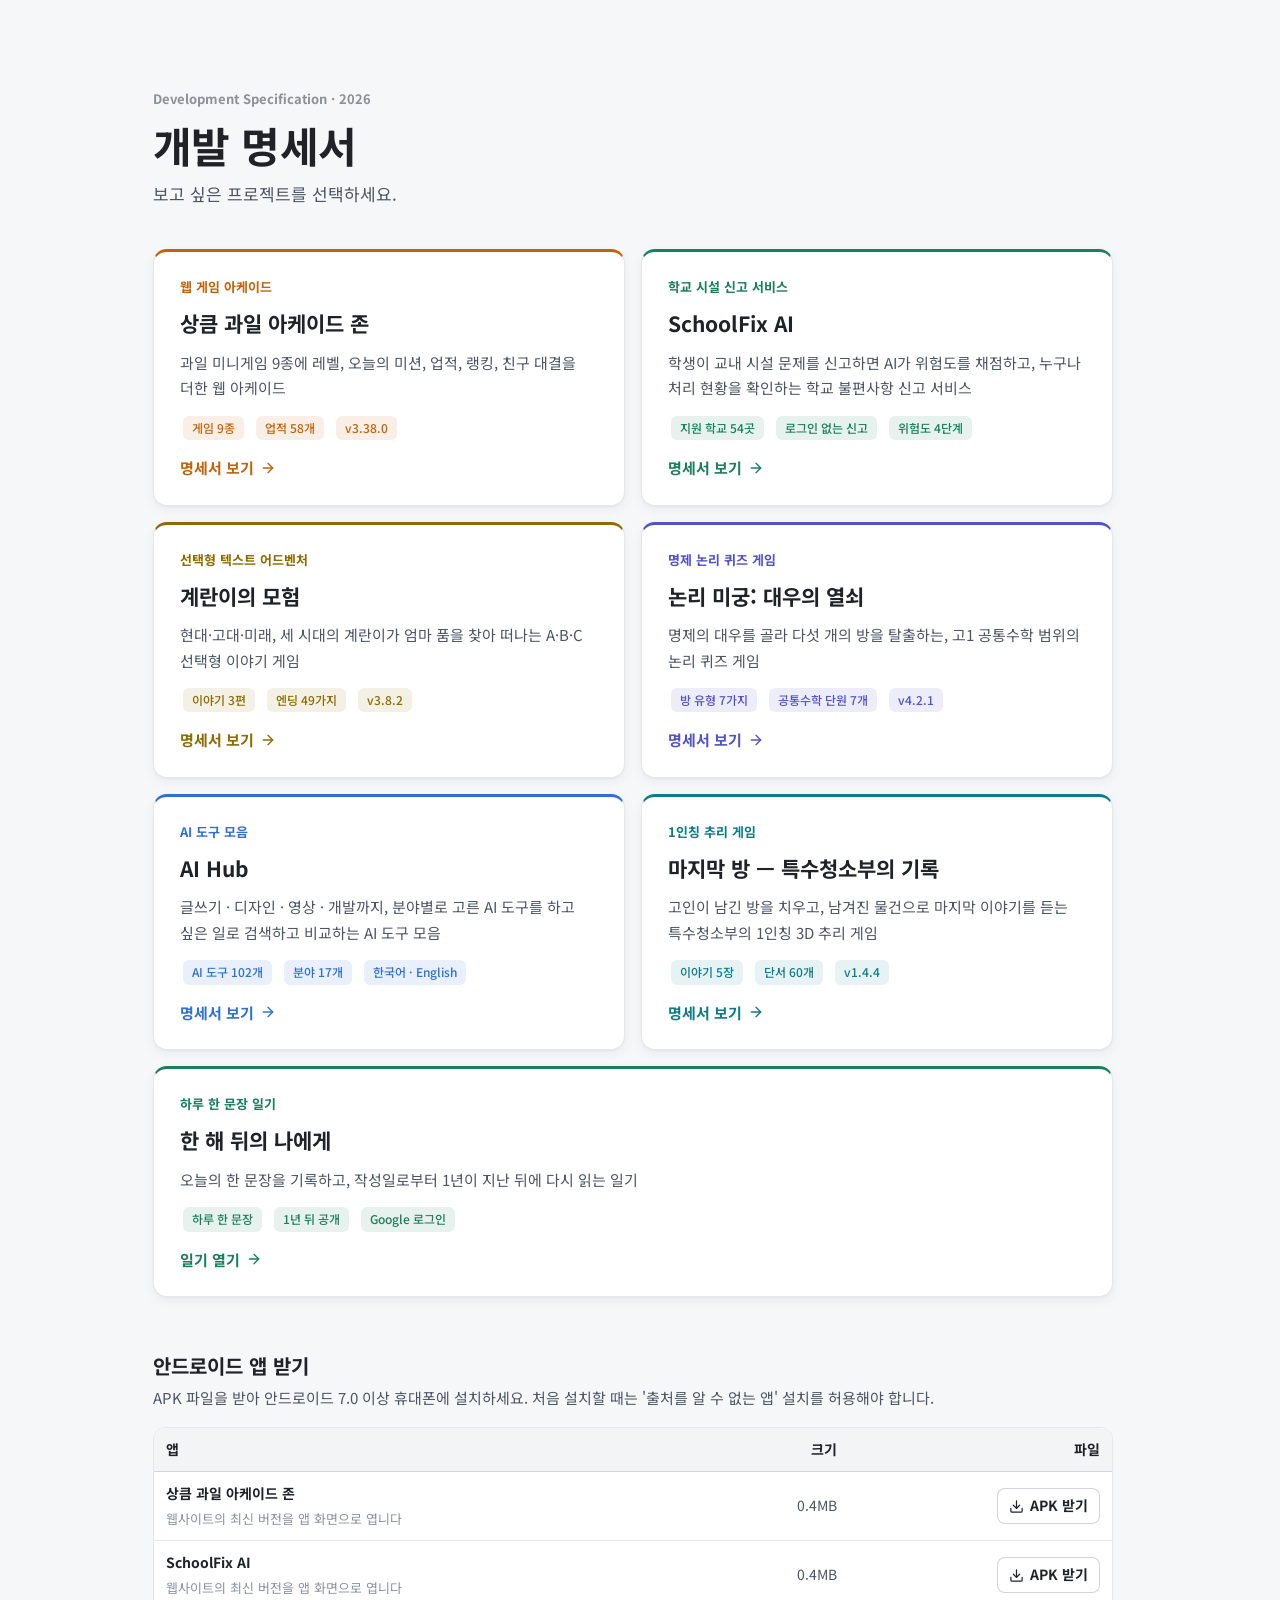
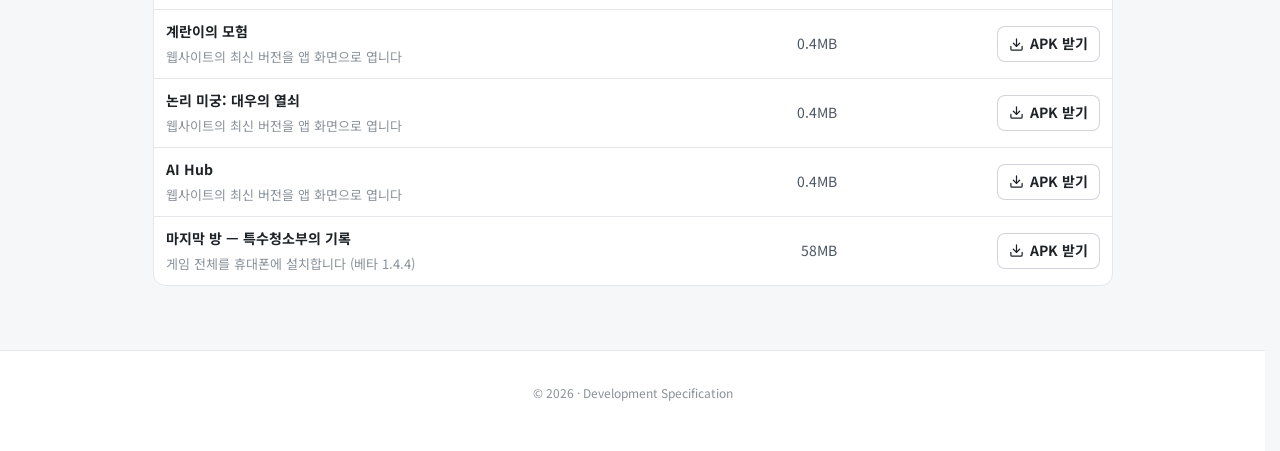
==== commit 9e08d89a: "Add one-year diary to project portal" ====
--- a/index.html
+++ b/index.html
@@ -3,7 +3,7 @@
 <head>
 <meta charset="UTF-8">
 <meta name="viewport" content="width=device-width, initial-scale=1.0">
-<meta name="description" content="상큼 과일 아케이드 존, SchoolFix AI, 계란이의 모험, 논리 미궁, AI Hub, 마지막 방의 개발 명세서">
+<meta name="description" content="상큼 과일 아케이드 존, SchoolFix AI, 계란이의 모험, 논리 미궁, AI Hub, 마지막 방, 한 해 뒤의 나에게">
 <meta name="theme-color" content="#f6f7f9" media="(prefers-color-scheme: light)">
 <meta name="theme-color" content="#121417" media="(prefers-color-scheme: dark)">
 <title>개발 명세서</title>
@@ -87,6 +87,17 @@
         <svg class="ico" viewBox="0 0 24 24" aria-hidden="true" focusable="false"><line x1="5" y1="12" x2="19" y2="12"/><polyline points="12 5 19 12 12 19"/></svg>
       </span>
     </a>
+    <a class="choice tone-green" href="one-year-diary/index.html">
+      <span class="choice-kind">하루 한 문장 일기</span>
+      <span class="choice-name">한 해 뒤의 나에게</span>
+      <span class="choice-desc">오늘의 한 문장을 기록하고, 작성일로부터 1년이 지난 뒤에 다시 읽는 일기</span>
+      <span class="choice-facts">
+        <span class="badge">하루 한 문장</span><span class="badge">1년 뒤 공개</span><span class="badge">Google 로그인</span>
+      </span>
+      <span class="choice-cta">일기 열기
+        <svg class="ico" viewBox="0 0 24 24" aria-hidden="true" focusable="false"><line x1="5" y1="12" x2="19" y2="12"/><polyline points="12 5 19 12 12 19"/></svg>
+      </span>
+    </a>
   </nav>
 
   <section class="apk-list" aria-labelledby="apkTitle">
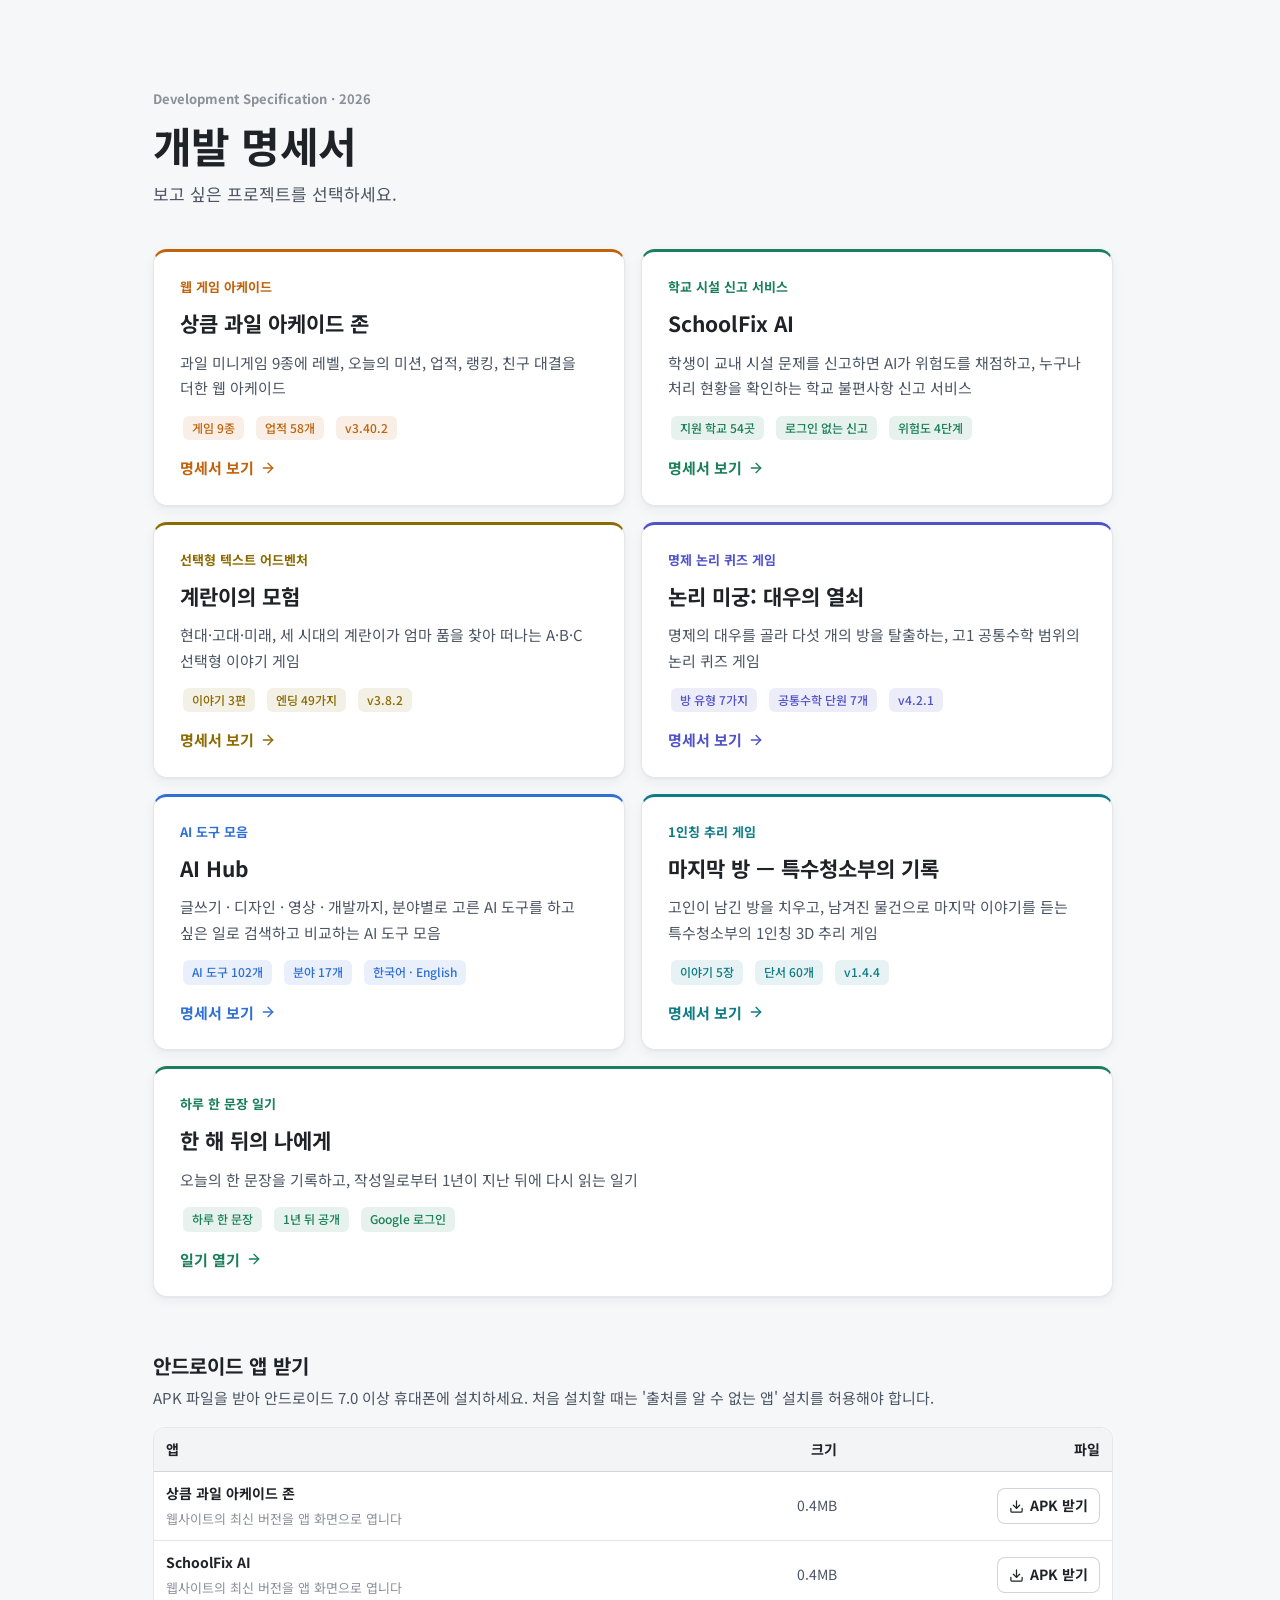
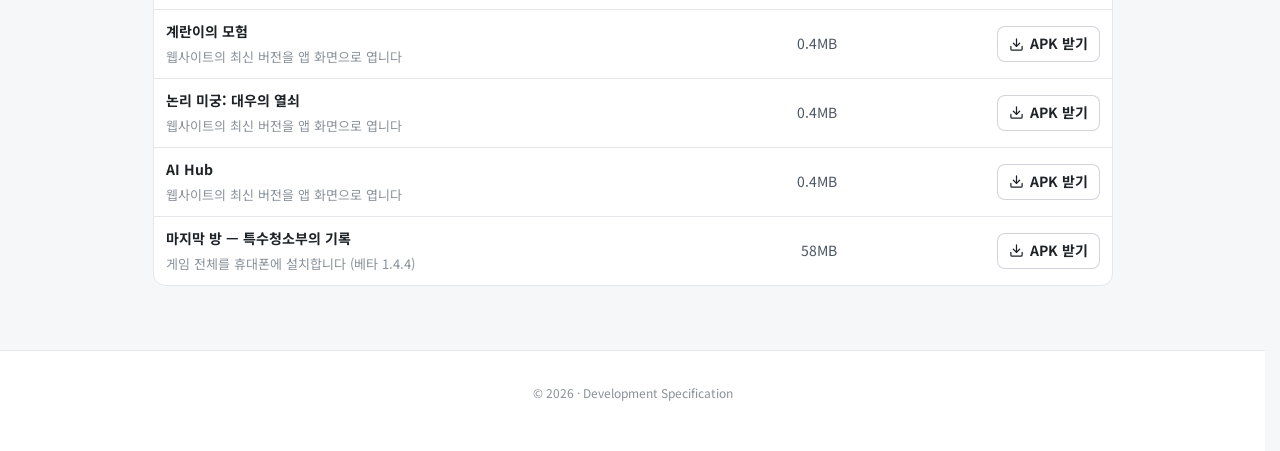
==== commit de538fde: "Refresh Android download listing version info" ====
--- a/index.html
+++ b/index.html
@@ -26,7 +26,7 @@
       <span class="choice-name">상큼 과일 아케이드 존</span>
       <span class="choice-desc">과일 미니게임 9종에 레벨, 오늘의 미션, 업적, 랭킹, 친구 대결을 더한 웹 아케이드</span>
       <span class="choice-facts">
-        <span class="badge">게임 9종</span><span class="badge">업적 58개</span><span class="badge">v3.38.0</span>
+        <span class="badge">게임 9종</span><span class="badge">업적 58개</span><span class="badge">v3.40.2</span>
       </span>
       <span class="choice-cta">명세서 보기
         <svg class="ico" viewBox="0 0 24 24" aria-hidden="true" focusable="false"><line x1="5" y1="12" x2="19" y2="12"/><polyline points="12 5 19 12 12 19"/></svg>
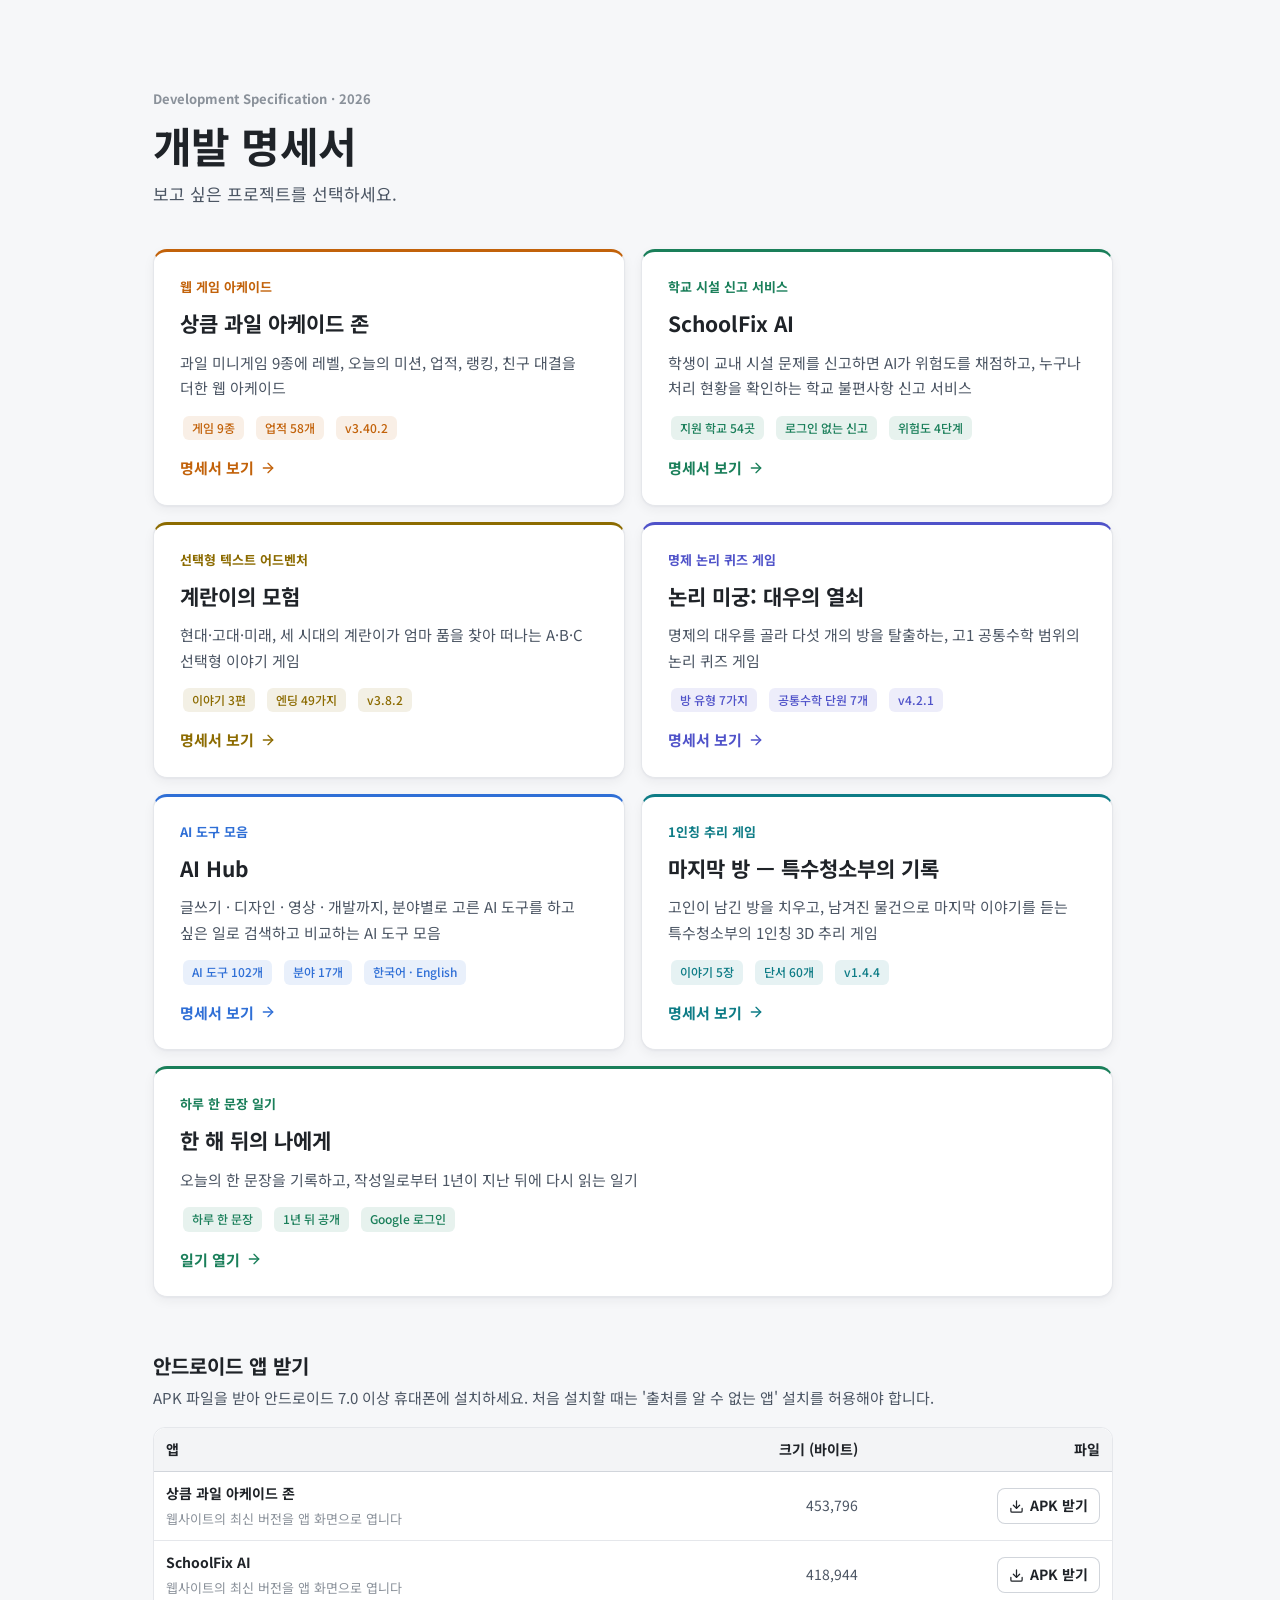
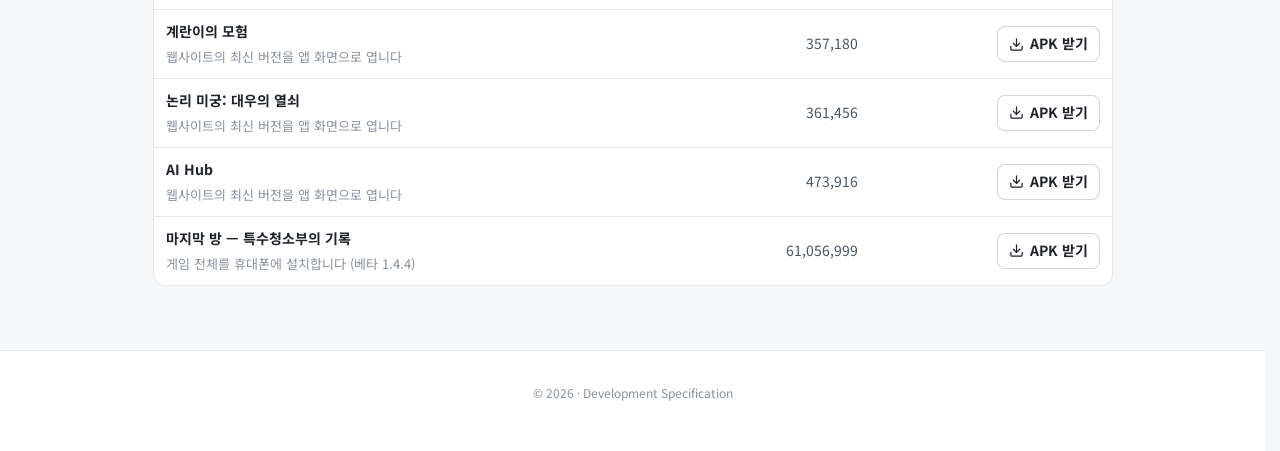
==== commit fe902898: "Show exact APK file sizes" ====
--- a/index.html
+++ b/index.html
@@ -105,14 +105,14 @@
     <p class="apk-sub">APK 파일을 받아 안드로이드 7.0 이상 휴대폰에 설치하세요. 처음 설치할 때는 '출처를 알 수 없는 앱' 설치를 허용해야 합니다.</p>
     <div class="table-wrap">
       <table class="apk-table">
-        <thead><tr><th scope="col">앱</th><th scope="col" class="num">크기</th><th scope="col" class="num">파일</th></tr></thead>
+        <thead><tr><th scope="col">앱</th><th scope="col" class="num">크기 (바이트)</th><th scope="col" class="num">파일</th></tr></thead>
         <tbody>
-          <tr><td><strong>상큼 과일 아케이드 존</strong><span class="apk-how">웹사이트의 최신 버전을 앱 화면으로 엽니다</span></td><td class="num">0.4MB</td><td class="num"><a class="apk-dl" href="apk/fruitarcade.apk" download><svg class="ico" viewBox="0 0 24 24" aria-hidden="true" focusable="false"><path d="M21 15v4a2 2 0 0 1-2 2H5a2 2 0 0 1-2-2v-4"/><polyline points="7 10 12 15 17 10"/><line x1="12" y1="15" x2="12" y2="3"/></svg>APK 받기</a></td></tr>
-          <tr><td><strong>SchoolFix AI</strong><span class="apk-how">웹사이트의 최신 버전을 앱 화면으로 엽니다</span></td><td class="num">0.4MB</td><td class="num"><a class="apk-dl" href="apk/schoolfix.apk" download><svg class="ico" viewBox="0 0 24 24" aria-hidden="true" focusable="false"><path d="M21 15v4a2 2 0 0 1-2 2H5a2 2 0 0 1-2-2v-4"/><polyline points="7 10 12 15 17 10"/><line x1="12" y1="15" x2="12" y2="3"/></svg>APK 받기</a></td></tr>
-          <tr><td><strong>계란이의 모험</strong><span class="apk-how">웹사이트의 최신 버전을 앱 화면으로 엽니다</span></td><td class="num">0.4MB</td><td class="num"><a class="apk-dl" href="apk/egggame.apk" download><svg class="ico" viewBox="0 0 24 24" aria-hidden="true" focusable="false"><path d="M21 15v4a2 2 0 0 1-2 2H5a2 2 0 0 1-2-2v-4"/><polyline points="7 10 12 15 17 10"/><line x1="12" y1="15" x2="12" y2="3"/></svg>APK 받기</a></td></tr>
-          <tr><td><strong>논리 미궁: 대우의 열쇠</strong><span class="apk-how">웹사이트의 최신 버전을 앱 화면으로 엽니다</span></td><td class="num">0.4MB</td><td class="num"><a class="apk-dl" href="apk/logicmaze.apk" download><svg class="ico" viewBox="0 0 24 24" aria-hidden="true" focusable="false"><path d="M21 15v4a2 2 0 0 1-2 2H5a2 2 0 0 1-2-2v-4"/><polyline points="7 10 12 15 17 10"/><line x1="12" y1="15" x2="12" y2="3"/></svg>APK 받기</a></td></tr>
-          <tr><td><strong>AI Hub</strong><span class="apk-how">웹사이트의 최신 버전을 앱 화면으로 엽니다</span></td><td class="num">0.4MB</td><td class="num"><a class="apk-dl" href="apk/aihub.apk" download><svg class="ico" viewBox="0 0 24 24" aria-hidden="true" focusable="false"><path d="M21 15v4a2 2 0 0 1-2 2H5a2 2 0 0 1-2-2v-4"/><polyline points="7 10 12 15 17 10"/><line x1="12" y1="15" x2="12" y2="3"/></svg>APK 받기</a></td></tr>
-          <tr><td><strong>마지막 방 — 특수청소부의 기록</strong><span class="apk-how">게임 전체를 휴대폰에 설치합니다 (베타 1.4.4)</span></td><td class="num">58MB</td><td class="num"><a class="apk-dl" href="https://github.com/EunYool10/LastRoom/releases/download/v1.4.4/LastRoom-1.4.4-android.apk"><svg class="ico" viewBox="0 0 24 24" aria-hidden="true" focusable="false"><path d="M21 15v4a2 2 0 0 1-2 2H5a2 2 0 0 1-2-2v-4"/><polyline points="7 10 12 15 17 10"/><line x1="12" y1="15" x2="12" y2="3"/></svg>APK 받기</a></td></tr>
+          <tr><td><strong>상큼 과일 아케이드 존</strong><span class="apk-how">웹사이트의 최신 버전을 앱 화면으로 엽니다</span></td><td class="num">453,796</td><td class="num"><a class="apk-dl" href="apk/fruitarcade.apk" download><svg class="ico" viewBox="0 0 24 24" aria-hidden="true" focusable="false"><path d="M21 15v4a2 2 0 0 1-2 2H5a2 2 0 0 1-2-2v-4"/><polyline points="7 10 12 15 17 10"/><line x1="12" y1="15" x2="12" y2="3"/></svg>APK 받기</a></td></tr>
+          <tr><td><strong>SchoolFix AI</strong><span class="apk-how">웹사이트의 최신 버전을 앱 화면으로 엽니다</span></td><td class="num">418,944</td><td class="num"><a class="apk-dl" href="apk/schoolfix.apk" download><svg class="ico" viewBox="0 0 24 24" aria-hidden="true" focusable="false"><path d="M21 15v4a2 2 0 0 1-2 2H5a2 2 0 0 1-2-2v-4"/><polyline points="7 10 12 15 17 10"/><line x1="12" y1="15" x2="12" y2="3"/></svg>APK 받기</a></td></tr>
+          <tr><td><strong>계란이의 모험</strong><span class="apk-how">웹사이트의 최신 버전을 앱 화면으로 엽니다</span></td><td class="num">357,180</td><td class="num"><a class="apk-dl" href="apk/egggame.apk" download><svg class="ico" viewBox="0 0 24 24" aria-hidden="true" focusable="false"><path d="M21 15v4a2 2 0 0 1-2 2H5a2 2 0 0 1-2-2v-4"/><polyline points="7 10 12 15 17 10"/><line x1="12" y1="15" x2="12" y2="3"/></svg>APK 받기</a></td></tr>
+          <tr><td><strong>논리 미궁: 대우의 열쇠</strong><span class="apk-how">웹사이트의 최신 버전을 앱 화면으로 엽니다</span></td><td class="num">361,456</td><td class="num"><a class="apk-dl" href="apk/logicmaze.apk" download><svg class="ico" viewBox="0 0 24 24" aria-hidden="true" focusable="false"><path d="M21 15v4a2 2 0 0 1-2 2H5a2 2 0 0 1-2-2v-4"/><polyline points="7 10 12 15 17 10"/><line x1="12" y1="15" x2="12" y2="3"/></svg>APK 받기</a></td></tr>
+          <tr><td><strong>AI Hub</strong><span class="apk-how">웹사이트의 최신 버전을 앱 화면으로 엽니다</span></td><td class="num">473,916</td><td class="num"><a class="apk-dl" href="apk/aihub.apk" download><svg class="ico" viewBox="0 0 24 24" aria-hidden="true" focusable="false"><path d="M21 15v4a2 2 0 0 1-2 2H5a2 2 0 0 1-2-2v-4"/><polyline points="7 10 12 15 17 10"/><line x1="12" y1="15" x2="12" y2="3"/></svg>APK 받기</a></td></tr>
+          <tr><td><strong>마지막 방 — 특수청소부의 기록</strong><span class="apk-how">게임 전체를 휴대폰에 설치합니다 (베타 1.4.4)</span></td><td class="num">61,056,999</td><td class="num"><a class="apk-dl" href="https://github.com/EunYool10/LastRoom/releases/download/v1.4.4/LastRoom-1.4.4-android.apk"><svg class="ico" viewBox="0 0 24 24" aria-hidden="true" focusable="false"><path d="M21 15v4a2 2 0 0 1-2 2H5a2 2 0 0 1-2-2v-4"/><polyline points="7 10 12 15 17 10"/><line x1="12" y1="15" x2="12" y2="3"/></svg>APK 받기</a></td></tr>
         </tbody>
       </table>
     </div>
